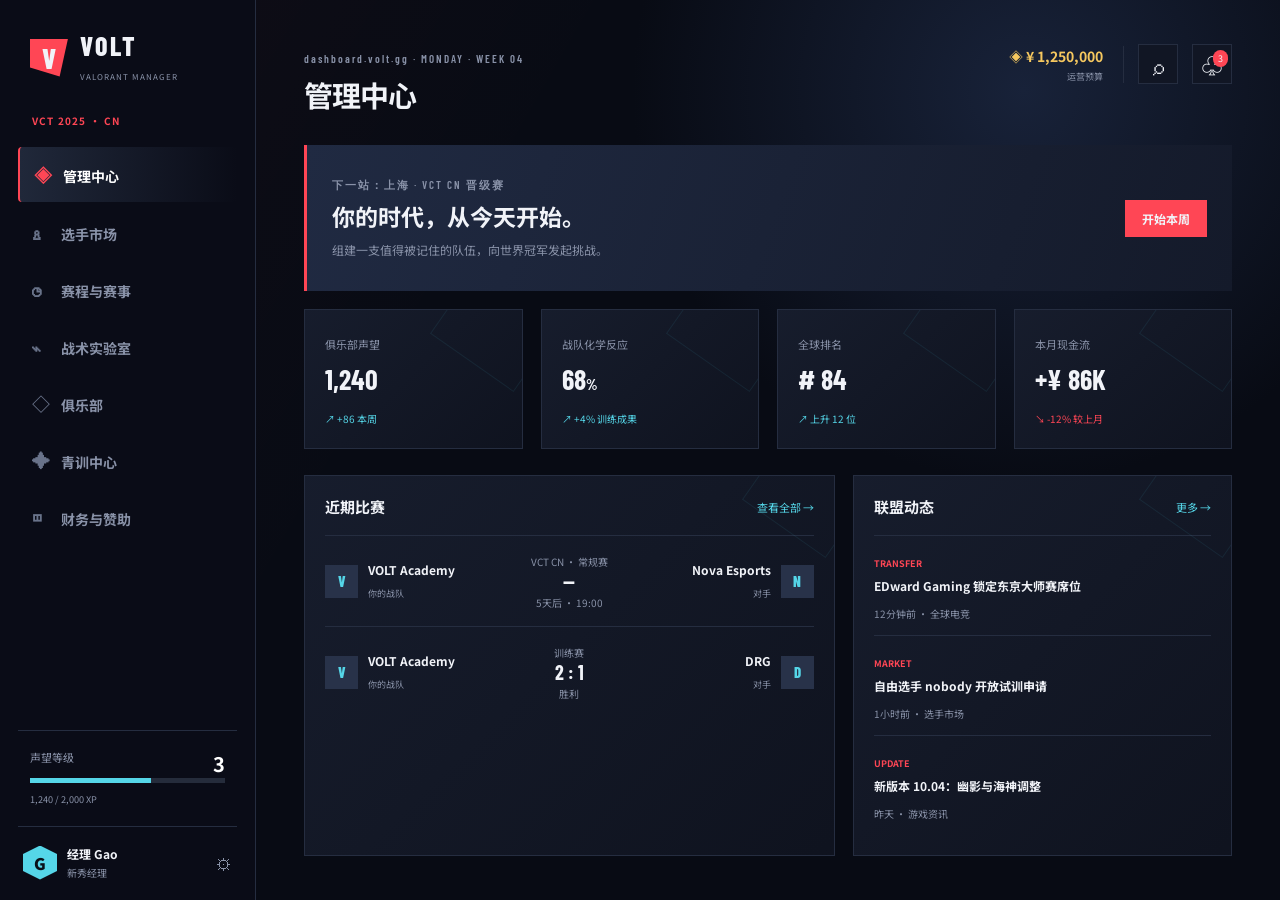
==== academy/index.html @ a0c5bce7 "Use English page URL paths" ====
<!doctype html>
<html lang="zh-CN">
<head><meta charset="UTF-8"><meta name="viewport" content="width=device-width,initial-scale=1"><meta name="theme-color" content="#080b14"><title>VOLT // 无畏经理人</title><link rel="preconnect" href="https://fonts.googleapis.com"><link href="https://fonts.googleapis.com/css2?family=Barlow+Condensed:wght@500;600;700;800&family=Noto+Sans+SC:wght@400;500;700;900&display=swap" rel="stylesheet"><link rel="stylesheet" href="../style.css"></head>
<body><div class="app-shell"><aside class="sidebar"><div class="brand"><div class="brand-mark">V</div><div><b>VOLT</b><span>VALORANT MANAGER</span></div></div><div class="season">VCT 2025 · CN</div><nav id="nav"><button class="active" data-page="dashboard"><i>◈</i> 管理中心</button><button data-page="roster"><i>♙</i> 选手市场</button><button data-page="schedule"><i>◷</i> 赛程与赛事</button><button data-page="tactics"><i>⌁</i> 战术实验室</button><button data-page="club"><i>◇</i> 俱乐部</button><button data-page="academy"><i>✦</i> 青训中心</button><button data-page="finance"><i>◫</i> 财务与赞助</button></nav><div class="side-bottom"><div class="rep"><span>声望等级</span><strong>3</strong><div class="bar"><em></em></div><small>1,240 / 2,000 XP</small></div><div class="user"><div class="avatar">G</div><div><b>经理 Gao</b><small>新秀经理</small></div><span>⚙</span></div></div></aside><main><header><div><span class="eyebrow" id="page-domain">dashboard.volt.gg · MONDAY · WEEK 04</span><h1 id="page-title">管理中心</h1></div><div class="top-actions"><div class="cash">◈ <b id="money">¥ 1,250,000</b><small>运营预算</small></div><button class="icon-btn">⌕</button><button class="notify">♧<sup>3</sup></button></div></header><div id="page" class="content"></div></main></div><div id="toast" class="toast"></div><script src="../app.js"></script></body></html>
---- style.css ----
*{box-sizing:border-box} :root{--bg:#080b14;--panel:#111624;--panel2:#171d2d;--line:#252d40;--text:#f1f3f8;--muted:#8992a8;--red:#ff4655;--cyan:#55d6e8;--yellow:#f6c85f}body{margin:0;background:var(--bg);color:var(--text);font-family:'Noto Sans SC',sans-serif;background-image:linear-gradient(120deg,rgba(255,70,85,.035),transparent 35%),radial-gradient(circle at 80% 10%,#182239 0,transparent 30%)}button{font:inherit;color:inherit;border:0;cursor:pointer}.app-shell{display:flex;min-height:100vh}.sidebar{width:256px;border-right:1px solid var(--line);background:rgba(10,13,23,.92);padding:30px 18px 20px;display:flex;flex-direction:column}.brand{display:flex;gap:12px;align-items:center;padding:0 12px 28px}.brand-mark{width:38px;height:38px;background:var(--red);clip-path:polygon(0 0,100% 0,78% 100%,0 76%);font:800 28px 'Barlow Condensed';display:grid;place-items:center}.brand b{display:block;font:800 26px 'Barlow Condensed';letter-spacing:3px}.brand span{font-size:8px;letter-spacing:1px;color:var(--muted)}.season{font-size:10px;color:var(--red);font-weight:700;letter-spacing:1.2px;padding:0 14px 16px}nav button{display:block;width:100%;text-align:left;background:transparent;color:var(--muted);padding:14px;border-radius:4px;margin:3px 0;font-weight:700;font-size:14px}nav button i{font-style:normal;width:26px;display:inline-block;color:#69738a;font-size:18px}nav button.active,nav button:hover{color:white;background:linear-gradient(90deg,#20283a,transparent)}nav button.active{border-left:2px solid var(--red)}nav button.active i{color:var(--red)}.side-bottom{margin-top:auto}.rep{border-top:1px solid var(--line);padding:18px 12px 20px;color:var(--muted);font-size:11px}.rep strong{float:right;color:white;font-size:20px}.bar{height:5px;background:#252c3b;margin:13px 0 7px}.bar em{display:block;width:62%;height:100%;background:var(--cyan)}.user{border-top:1px solid var(--line);padding:18px 5px 0;display:flex;gap:10px;align-items:center}.avatar{width:34px;height:34px;background:var(--cyan);color:#091018;font-weight:900;display:grid;place-items:center;clip-path:polygon(50% 0,100% 25%,100% 75%,50% 100%,0 75%,0 25%)}.user b{display:block;font-size:12px}.user small{display:block;color:var(--muted);font-size:10px;margin-top:3px}.user>span{margin-left:auto;color:var(--muted)}main{flex:1;max-width:1400px;margin:auto;padding:32px 48px}header{display:flex;justify-content:space-between;align-items:flex-start;margin-bottom:30px}.eyebrow{font:600 11px 'Barlow Condensed';letter-spacing:2px;color:var(--muted)}h1{font-size:29px;margin:5px 0 0;letter-spacing:-1px}.top-actions{display:flex;align-items:center;gap:14px}.cash{border-right:1px solid var(--line);padding-right:20px;color:var(--yellow);font-size:14px}.cash small{display:block;color:var(--muted);font-size:9px;text-align:right;margin-top:3px}.icon-btn,.notify{background:var(--panel);width:40px;height:40px;border:1px solid var(--line);font-size:22px}.notify{position:relative}.notify sup{position:absolute;background:var(--red);font-size:9px;border-radius:10px;padding:2px 5px;top:5px;right:3px}.grid{display:grid;gap:18px}.stats{grid-template-columns:repeat(4,1fr);margin-bottom:26px}.card{background:linear-gradient(135deg,rgba(23,29,45,.98),rgba(15,19,31,.98));border:1px solid var(--line);padding:20px;position:relative;overflow:hidden}.card:after{content:'';position:absolute;width:100px;height:100px;border:1px solid rgba(85,214,232,.08);transform:rotate(35deg);right:-30px;top:-40px}.stat-label{font-size:11px;color:var(--muted)}.stat-value{font:700 28px 'Barlow Condensed';margin:8px 0}.trend{font-size:10px;color:var(--cyan)}.trend.down{color:var(--red)}.columns{grid-template-columns:1.4fr 1fr}.card-head{display:flex;justify-content:space-between;align-items:center;margin-bottom:18px}.card-head h2{font-size:15px;margin:0}.card-head a{font-size:11px;color:var(--cyan);cursor:pointer}.match{display:flex;align-items:center;justify-content:space-between;border-top:1px solid var(--line);padding:16px 0}.match:first-of-type{border:0}.team{display:flex;gap:10px;align-items:center;width:145px}.team.right{justify-content:flex-end;text-align:right}.logo{width:33px;height:33px;background:#283249;display:grid;place-items:center;font:800 15px 'Barlow Condensed';color:var(--cyan)}.team b{font-size:12px;display:block}.team small{color:var(--muted);font-size:9px}.score{text-align:center;font:700 20px 'Barlow Condensed'}.score small{display:block;color:var(--muted);font:10px 'Noto Sans SC';margin-top:2px}.news{padding:12px 0;border-top:1px solid var(--line)}.news:first-of-type{border:0}.tag{font-size:9px;color:var(--red);font-weight:bold}.news b{display:block;font-size:12px;margin:5px 0}.news small{color:var(--muted);font-size:10px}.hero{background:linear-gradient(110deg,#202a42,#141a2a);padding:25px;display:flex;justify-content:space-between;align-items:center;margin-bottom:18px;border-left:3px solid var(--red)}.hero h2{margin:5px 0;font-size:23px}.hero p{color:var(--muted);font-size:12px;margin:8px 0}.btn{background:var(--red);padding:10px 17px;font-weight:700;font-size:12px}.btn.alt{background:#253147}.tabs{display:flex;gap:8px;margin-bottom:18px}.tabs button{background:var(--panel);padding:9px 15px;color:var(--muted);font-size:12px}.tabs button.active{background:var(--red);color:white}.player-grid{grid-template-columns:repeat(3,1fr)}.player{padding:16px}.player-top{display:flex;gap:13px}.portrait{width:54px;height:54px;background:linear-gradient(135deg,#374867,#161d30);display:grid;place-items:center;font:800 24px 'Barlow Condensed';color:#d8e5ff}.player h3{margin:0;font-size:14px}.player small{color:var(--muted);font-size:10px}.role{color:var(--cyan);font-size:10px;margin-top:6px}.player-foot{display:flex;justify-content:space-between;margin-top:16px;padding-top:12px;border-top:1px solid var(--line);font-size:11px}.player-foot span{color:var(--yellow)}.schedule-row{display:grid;grid-template-columns:100px 1fr 140px 90px;align-items:center;border-top:1px solid var(--line);padding:16px 10px;font-size:12px}.schedule-row small,.muted{color:var(--muted)}.badge{padding:4px 8px;background:#24354b;color:var(--cyan);font-size:10px}.wide{grid-column:1/-1}.tactic{display:flex;justify-content:space-between;border-top:1px solid var(--line);padding:15px 0}.tactic b{font-size:13px}.tactic small{display:block;color:var(--muted);font-size:10px;margin-top:4px}.switch{width:38px;height:20px;border-radius:12px;background:#354258;padding:3px}.switch.on{background:var(--cyan)}.switch:after{content:'';display:block;width:14px;height:14px;border-radius:50%;background:white;transition:.2s}.switch.on:after{margin-left:18px}.toast{position:fixed;right:30px;bottom:30px;background:#eafaff;color:#101724;padding:12px 18px;font-size:12px;font-weight:700;transform:translateY(100px);transition:.3s;box-shadow:0 5px 25px #0008}.toast.show{transform:none}@media(max-width:850px){.sidebar{width:65px;padding:20px 8px}.brand{padding:0 5px 25px}.brand>div:last-child,.season,nav button:not(.active)::after,nav button{font-size:0}.brand-mark{margin:auto}.side-bottom{display:none}nav button{text-align:center;padding:14px 0}nav button i{font-size:20px}main{padding:24px 18px}.stats{grid-template-columns:repeat(2,1fr)}.columns,.player-grid{grid-template-columns:1fr}.schedule-row{grid-template-columns:75px 1fr 70px}.schedule-row span:last-child{display:none}}
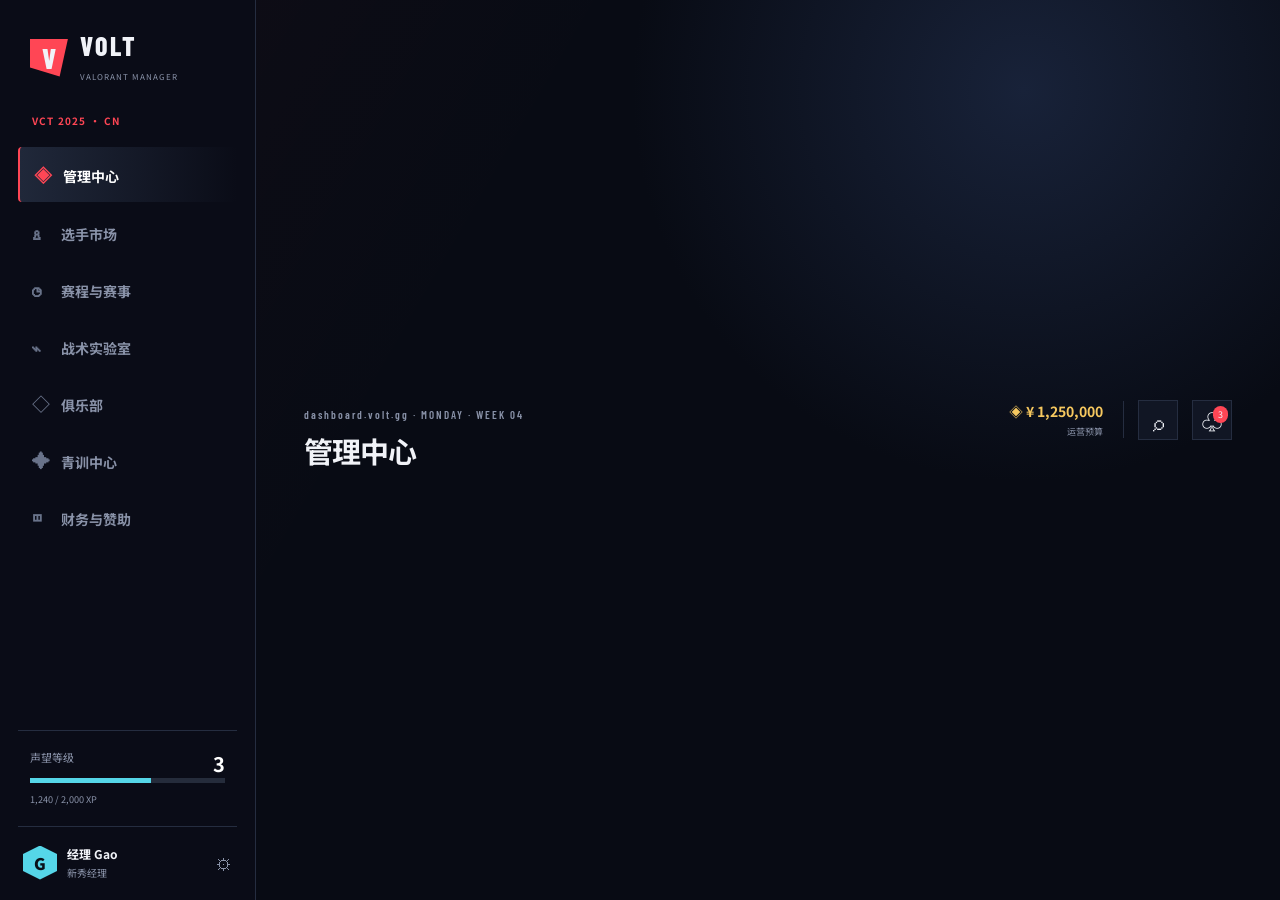
==== commit d271872a: "Bust stale Pages JavaScript cache" ====
--- a/academy/index.html
+++ b/academy/index.html
@@ -1,4 +1,4 @@
 <!doctype html>
 <html lang="zh-CN">
 <head><meta charset="UTF-8"><meta name="viewport" content="width=device-width,initial-scale=1"><meta name="theme-color" content="#080b14"><title>VOLT // 无畏经理人</title><link rel="preconnect" href="https://fonts.googleapis.com"><link href="https://fonts.googleapis.com/css2?family=Barlow+Condensed:wght@500;600;700;800&family=Noto+Sans+SC:wght@400;500;700;900&display=swap" rel="stylesheet"><link rel="stylesheet" href="../style.css"></head>
-<body><div class="app-shell"><aside class="sidebar"><div class="brand"><div class="brand-mark">V</div><div><b>VOLT</b><span>VALORANT MANAGER</span></div></div><div class="season">VCT 2025 · CN</div><nav id="nav"><button class="active" data-page="dashboard"><i>◈</i> 管理中心</button><button data-page="roster"><i>♙</i> 选手市场</button><button data-page="schedule"><i>◷</i> 赛程与赛事</button><button data-page="tactics"><i>⌁</i> 战术实验室</button><button data-page="club"><i>◇</i> 俱乐部</button><button data-page="academy"><i>✦</i> 青训中心</button><button data-page="finance"><i>◫</i> 财务与赞助</button></nav><div class="side-bottom"><div class="rep"><span>声望等级</span><strong>3</strong><div class="bar"><em></em></div><small>1,240 / 2,000 XP</small></div><div class="user"><div class="avatar">G</div><div><b>经理 Gao</b><small>新秀经理</small></div><span>⚙</span></div></div></aside><main><header><div><span class="eyebrow" id="page-domain">dashboard.volt.gg · MONDAY · WEEK 04</span><h1 id="page-title">管理中心</h1></div><div class="top-actions"><div class="cash">◈ <b id="money">¥ 1,250,000</b><small>运营预算</small></div><button class="icon-btn">⌕</button><button class="notify">♧<sup>3</sup></button></div></header><div id="page" class="content"></div></main></div><div id="toast" class="toast"></div><script src="../app.js"></script></body></html>+<body><div class="app-shell"><aside class="sidebar"><div class="brand"><div class="brand-mark">V</div><div><b>VOLT</b><span>VALORANT MANAGER</span></div></div><div class="season">VCT 2025 · CN</div><nav id="nav"><button class="active" data-page="dashboard"><i>◈</i> 管理中心</button><button data-page="roster"><i>♙</i> 选手市场</button><button data-page="schedule"><i>◷</i> 赛程与赛事</button><button data-page="tactics"><i>⌁</i> 战术实验室</button><button data-page="club"><i>◇</i> 俱乐部</button><button data-page="academy"><i>✦</i> 青训中心</button><button data-page="finance"><i>◫</i> 财务与赞助</button></nav><div class="side-bottom"><div class="rep"><span>声望等级</span><strong>3</strong><div class="bar"><em></em></div><small>1,240 / 2,000 XP</small></div><div class="user"><div class="avatar">G</div><div><b>经理 Gao</b><small>新秀经理</small></div><span>⚙</span></div></div></aside><main><header><div><span class="eyebrow" id="page-domain">dashboard.volt.gg · MONDAY · WEEK 04</span><h1 id="page-title">管理中心</h1></div><div class="top-actions"><div class="cash">◈ <b id="money">¥ 1,250,000</b><small>运营预算</small></div><button class="icon-btn">⌕</button><button class="notify">♧<sup>3</sup></button></div></header><div id="page" class="content"></div></main></div><div id="toast" class="toast"></div><script src="../app.js?v=912bef2"></script></body></html>
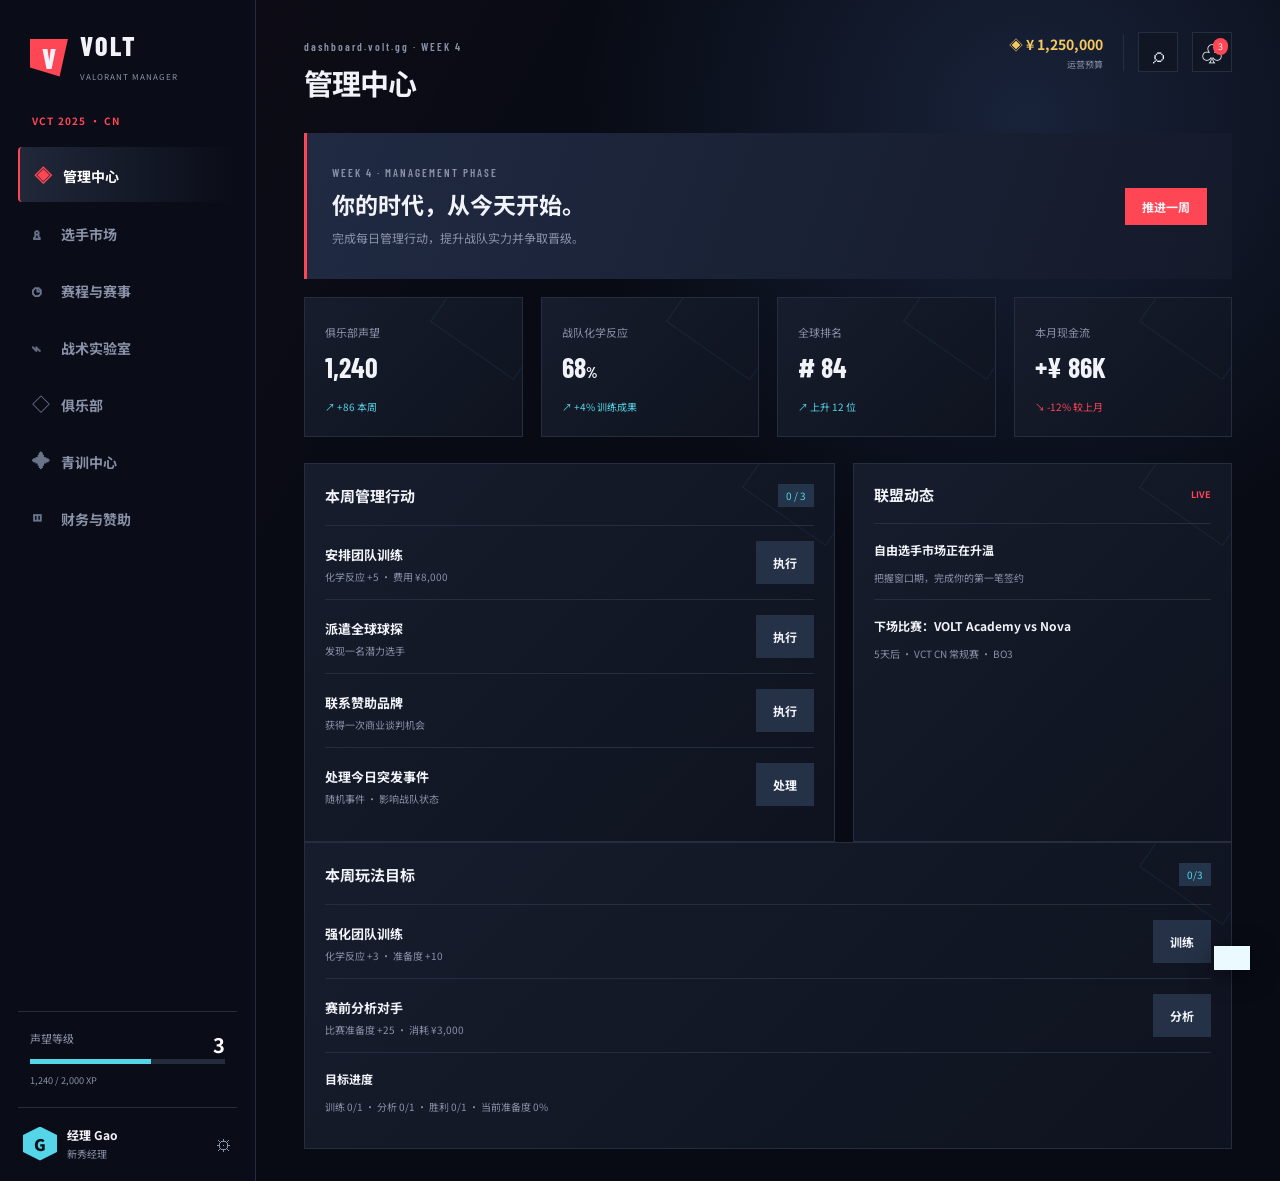
==== commit 69acafb8: "Add global Masters and Champions events" ====
--- a/academy/index.html
+++ b/academy/index.html
@@ -1,4 +1,4 @@
 <!doctype html>
 <html lang="zh-CN">
 <head><meta charset="UTF-8"><meta name="viewport" content="width=device-width,initial-scale=1"><meta name="theme-color" content="#080b14"><title>VOLT // 无畏经理人</title><link rel="preconnect" href="https://fonts.googleapis.com"><link href="https://fonts.googleapis.com/css2?family=Barlow+Condensed:wght@500;600;700;800&family=Noto+Sans+SC:wght@400;500;700;900&display=swap" rel="stylesheet"><link rel="stylesheet" href="../style.css"></head>
-<body><div class="app-shell"><aside class="sidebar"><div class="brand"><div class="brand-mark">V</div><div><b>VOLT</b><span>VALORANT MANAGER</span></div></div><div class="season">VCT 2025 · CN</div><nav id="nav"><button class="active" data-page="dashboard"><i>◈</i> 管理中心</button><button data-page="roster"><i>♙</i> 选手市场</button><button data-page="schedule"><i>◷</i> 赛程与赛事</button><button data-page="tactics"><i>⌁</i> 战术实验室</button><button data-page="club"><i>◇</i> 俱乐部</button><button data-page="academy"><i>✦</i> 青训中心</button><button data-page="finance"><i>◫</i> 财务与赞助</button></nav><div class="side-bottom"><div class="rep"><span>声望等级</span><strong>3</strong><div class="bar"><em></em></div><small>1,240 / 2,000 XP</small></div><div class="user"><div class="avatar">G</div><div><b>经理 Gao</b><small>新秀经理</small></div><span>⚙</span></div></div></aside><main><header><div><span class="eyebrow" id="page-domain">dashboard.volt.gg · MONDAY · WEEK 04</span><h1 id="page-title">管理中心</h1></div><div class="top-actions"><div class="cash">◈ <b id="money">¥ 1,250,000</b><small>运营预算</small></div><button class="icon-btn">⌕</button><button class="notify">♧<sup>3</sup></button></div></header><div id="page" class="content"></div></main></div><div id="toast" class="toast"></div><script src="../app.js?v=912bef2"></script></body></html>+<body><div class="app-shell"><aside class="sidebar"><div class="brand"><div class="brand-mark">V</div><div><b>VOLT</b><span>VALORANT MANAGER</span></div></div><div class="season">VCT 2025 · CN</div><nav id="nav"><button class="active" data-page="dashboard"><i>◈</i> 管理中心</button><button data-page="roster"><i>♙</i> 选手市场</button><button data-page="schedule"><i>◷</i> 赛程与赛事</button><button data-page="tactics"><i>⌁</i> 战术实验室</button><button data-page="club"><i>◇</i> 俱乐部</button><button data-page="academy"><i>✦</i> 青训中心</button><button data-page="finance"><i>◫</i> 财务与赞助</button></nav><div class="side-bottom"><div class="rep"><span>声望等级</span><strong>3</strong><div class="bar"><em></em></div><small>1,240 / 2,000 XP</small></div><div class="user"><div class="avatar">G</div><div><b>经理 Gao</b><small>新秀经理</small></div><span>⚙</span></div></div></aside><main><header><div><span class="eyebrow" id="page-domain">dashboard.volt.gg · MONDAY · WEEK 04</span><h1 id="page-title">管理中心</h1></div><div class="top-actions"><div class="cash">◈ <b id="money">¥ 1,250,000</b><small>运营预算</small></div><button class="icon-btn">⌕</button><button class="notify">♧<sup>3</sup></button></div></header><div id="page" class="content"></div></main></div><div id="toast" class="toast"></div><script src="../app.js?v=global2025"></script></body></html>
--- a/style.css
+++ b/style.css
@@ -1 +1,13 @@
 *{box-sizing:border-box} :root{--bg:#080b14;--panel:#111624;--panel2:#171d2d;--line:#252d40;--text:#f1f3f8;--muted:#8992a8;--red:#ff4655;--cyan:#55d6e8;--yellow:#f6c85f}body{margin:0;background:var(--bg);color:var(--text);font-family:'Noto Sans SC',sans-serif;background-image:linear-gradient(120deg,rgba(255,70,85,.035),transparent 35%),radial-gradient(circle at 80% 10%,#182239 0,transparent 30%)}button{font:inherit;color:inherit;border:0;cursor:pointer}.app-shell{display:flex;min-height:100vh}.sidebar{width:256px;border-right:1px solid var(--line);background:rgba(10,13,23,.92);padding:30px 18px 20px;display:flex;flex-direction:column}.brand{display:flex;gap:12px;align-items:center;padding:0 12px 28px}.brand-mark{width:38px;height:38px;background:var(--red);clip-path:polygon(0 0,100% 0,78% 100%,0 76%);font:800 28px 'Barlow Condensed';display:grid;place-items:center}.brand b{display:block;font:800 26px 'Barlow Condensed';letter-spacing:3px}.brand span{font-size:8px;letter-spacing:1px;color:var(--muted)}.season{font-size:10px;color:var(--red);font-weight:700;letter-spacing:1.2px;padding:0 14px 16px}nav button{display:block;width:100%;text-align:left;background:transparent;color:var(--muted);padding:14px;border-radius:4px;margin:3px 0;font-weight:700;font-size:14px}nav button i{font-style:normal;width:26px;display:inline-block;color:#69738a;font-size:18px}nav button.active,nav button:hover{color:white;background:linear-gradient(90deg,#20283a,transparent)}nav button.active{border-left:2px solid var(--red)}nav button.active i{color:var(--red)}.side-bottom{margin-top:auto}.rep{border-top:1px solid var(--line);padding:18px 12px 20px;color:var(--muted);font-size:11px}.rep strong{float:right;color:white;font-size:20px}.bar{height:5px;background:#252c3b;margin:13px 0 7px}.bar em{display:block;width:62%;height:100%;background:var(--cyan)}.user{border-top:1px solid var(--line);padding:18px 5px 0;display:flex;gap:10px;align-items:center}.avatar{width:34px;height:34px;background:var(--cyan);color:#091018;font-weight:900;display:grid;place-items:center;clip-path:polygon(50% 0,100% 25%,100% 75%,50% 100%,0 75%,0 25%)}.user b{display:block;font-size:12px}.user small{display:block;color:var(--muted);font-size:10px;margin-top:3px}.user>span{margin-left:auto;color:var(--muted)}main{flex:1;max-width:1400px;margin:auto;padding:32px 48px}header{display:flex;justify-content:space-between;align-items:flex-start;margin-bottom:30px}.eyebrow{font:600 11px 'Barlow Condensed';letter-spacing:2px;color:var(--muted)}h1{font-size:29px;margin:5px 0 0;letter-spacing:-1px}.top-actions{display:flex;align-items:center;gap:14px}.cash{border-right:1px solid var(--line);padding-right:20px;color:var(--yellow);font-size:14px}.cash small{display:block;color:var(--muted);font-size:9px;text-align:right;margin-top:3px}.icon-btn,.notify{background:var(--panel);width:40px;height:40px;border:1px solid var(--line);font-size:22px}.notify{position:relative}.notify sup{position:absolute;background:var(--red);font-size:9px;border-radius:10px;padding:2px 5px;top:5px;right:3px}.grid{display:grid;gap:18px}.stats{grid-template-columns:repeat(4,1fr);margin-bottom:26px}.card{background:linear-gradient(135deg,rgba(23,29,45,.98),rgba(15,19,31,.98));border:1px solid var(--line);padding:20px;position:relative;overflow:hidden}.card:after{content:'';position:absolute;width:100px;height:100px;border:1px solid rgba(85,214,232,.08);transform:rotate(35deg);right:-30px;top:-40px}.stat-label{font-size:11px;color:var(--muted)}.stat-value{font:700 28px 'Barlow Condensed';margin:8px 0}.trend{font-size:10px;color:var(--cyan)}.trend.down{color:var(--red)}.columns{grid-template-columns:1.4fr 1fr}.card-head{display:flex;justify-content:space-between;align-items:center;margin-bottom:18px}.card-head h2{font-size:15px;margin:0}.card-head a{font-size:11px;color:var(--cyan);cursor:pointer}.match{display:flex;align-items:center;justify-content:space-between;border-top:1px solid var(--line);padding:16px 0}.match:first-of-type{border:0}.team{display:flex;gap:10px;align-items:center;width:145px}.team.right{justify-content:flex-end;text-align:right}.logo{width:33px;height:33px;background:#283249;display:grid;place-items:center;font:800 15px 'Barlow Condensed';color:var(--cyan)}.team b{font-size:12px;display:block}.team small{color:var(--muted);font-size:9px}.score{text-align:center;font:700 20px 'Barlow Condensed'}.score small{display:block;color:var(--muted);font:10px 'Noto Sans SC';margin-top:2px}.news{padding:12px 0;border-top:1px solid var(--line)}.news:first-of-type{border:0}.tag{font-size:9px;color:var(--red);font-weight:bold}.news b{display:block;font-size:12px;margin:5px 0}.news small{color:var(--muted);font-size:10px}.hero{background:linear-gradient(110deg,#202a42,#141a2a);padding:25px;display:flex;justify-content:space-between;align-items:center;margin-bottom:18px;border-left:3px solid var(--red)}.hero h2{margin:5px 0;font-size:23px}.hero p{color:var(--muted);font-size:12px;margin:8px 0}.btn{background:var(--red);padding:10px 17px;font-weight:700;font-size:12px}.btn.alt{background:#253147}.tabs{display:flex;gap:8px;margin-bottom:18px}.tabs button{background:var(--panel);padding:9px 15px;color:var(--muted);font-size:12px}.tabs button.active{background:var(--red);color:white}.player-grid{grid-template-columns:repeat(3,1fr)}.player{padding:16px}.player-top{display:flex;gap:13px}.portrait{width:54px;height:54px;background:linear-gradient(135deg,#374867,#161d30);display:grid;place-items:center;font:800 24px 'Barlow Condensed';color:#d8e5ff}.player h3{margin:0;font-size:14px}.player small{color:var(--muted);font-size:10px}.role{color:var(--cyan);font-size:10px;margin-top:6px}.player-foot{display:flex;justify-content:space-between;margin-top:16px;padding-top:12px;border-top:1px solid var(--line);font-size:11px}.player-foot span{color:var(--yellow)}.schedule-row{display:grid;grid-template-columns:100px 1fr 140px 90px;align-items:center;border-top:1px solid var(--line);padding:16px 10px;font-size:12px}.schedule-row small,.muted{color:var(--muted)}.badge{padding:4px 8px;background:#24354b;color:var(--cyan);font-size:10px}.wide{grid-column:1/-1}.tactic{display:flex;justify-content:space-between;border-top:1px solid var(--line);padding:15px 0}.tactic b{font-size:13px}.tactic small{display:block;color:var(--muted);font-size:10px;margin-top:4px}.switch{width:38px;height:20px;border-radius:12px;background:#354258;padding:3px}.switch.on{background:var(--cyan)}.switch:after{content:'';display:block;width:14px;height:14px;border-radius:50%;background:white;transition:.2s}.switch.on:after{margin-left:18px}.toast{position:fixed;right:30px;bottom:30px;background:#eafaff;color:#101724;padding:12px 18px;font-size:12px;font-weight:700;transform:translateY(100px);transition:.3s;box-shadow:0 5px 25px #0008}.toast.show{transform:none}@media(max-width:850px){.sidebar{width:65px;padding:20px 8px}.brand{padding:0 5px 25px}.brand>div:last-child,.season,nav button:not(.active)::after,nav button{font-size:0}.brand-mark{margin:auto}.side-bottom{display:none}nav button{text-align:center;padding:14px 0}nav button i{font-size:20px}main{padding:24px 18px}.stats{grid-template-columns:repeat(2,1fr)}.columns,.player-grid{grid-template-columns:1fr}.schedule-row{grid-template-columns:75px 1fr 70px}.schedule-row span:last-child{display:none}}
+.inbox-layer{position:fixed;z-index:50;right:28px;top:76px;width:390px;max-width:calc(100vw - 32px);background:#111827;border:1px solid #34405a;box-shadow:0 18px 60px #0009;border-radius:14px;padding:18px;color:#eef2ff}.inbox-head{display:flex;align-items:center;gap:10px;border-bottom:1px solid #29344b;padding-bottom:12px}.inbox-head h2{margin:0;flex:1}.close-inbox{background:none;border:0;color:#9aa7c1;font-size:26px;cursor:pointer}.inbox-count{font-size:12px;color:#9aa7c1;padding:12px 0}.message-item{width:100%;display:flex;text-align:left;gap:10px;padding:12px 4px;background:none;border:0;border-bottom:1px solid #202b40;color:#eef2ff;cursor:pointer}.message-item:hover{background:#19233a}.message-item.read{opacity:.55}.message-dot{width:7px;height:7px;background:#ef465f;border-radius:50%;margin-top:6px;flex:none}.message-item.read .message-dot{background:#58657e}.message-item div{display:grid;gap:4px}.message-item small,.message-item em{color:#9aa7c1;font-style:normal;font-size:12px}.message-item b{font-size:14px}
+.match-layer{width:520px;right:50%;top:50%;transform:translate(50%,-50%);max-height:90vh;overflow:auto}.match-scoreboard{display:flex;justify-content:space-between;align-items:center;padding:24px 8px;font-size:14px}.match-scoreboard strong{font-size:34px;color:#ff4655}
+.portrait.mini{width:32px;height:32px;font-size:14px;display:flex;align-items:center;justify-content:center;flex:none}
+.portrait.mini{width:32px;height:32px;font-size:14px;display:flex;align-items:center;justify-content:center;flex:none}
+.portrait.mini{width:32px;height:32px;font-size:14px;display:flex;align-items:center;justify-content:center;flex:none}
+.player{position:relative}.potential{margin-left:auto;color:#ffd166;font-weight:900;font-size:18px}.player-data{display:grid;grid-template-columns:repeat(4,1fr);gap:7px;margin:14px 0;padding:10px 0;border-top:1px solid #29344b;border-bottom:1px solid #29344b}.player-data span{font-size:10px;color:#8f9bb5}.player-data b{display:block;color:#eaf0ff;font-size:13px;margin-top:2px}.player-foot{display:flex;align-items:center;justify-content:space-between}
+.event-tabs{display:flex;gap:8px;margin:18px 0}.event-tabs button{background:#151d2d;border:1px solid #2d3a55;color:#9eabc4;padding:10px 18px;border-radius:6px;cursor:pointer}.event-tabs button.active{background:#ff4655;color:#fff;border-color:#ff4655}.event-meta,.stand-head,.stand-row{display:grid;grid-template-columns:repeat(4,1fr);gap:12px;padding:12px 0;color:#9eabc4}.stand-head{font-size:11px;border-bottom:1px solid #2d3a55}.stand-row{grid-template-columns:2fr 1fr 1fr;border-bottom:1px solid #202b40;color:#eaf0ff}.stand-row strong{color:#ffcc66}.bracket{grid-template-columns:1fr 1fr}.bracket-match{padding:18px 12px;margin:12px 0;background:#101827;border-left:3px solid #ff4655;display:flex;justify-content:space-between;gap:12px}
+.event-tabs{display:flex;gap:8px;margin:18px 0}.event-tabs button{background:#151d2d;border:1px solid #2d3a55;color:#9eabc4;padding:10px 18px;border-radius:6px;cursor:pointer}.event-tabs button.active{background:#ff4655;color:#fff;border-color:#ff4655}.event-meta,.stand-head,.stand-row{display:grid;grid-template-columns:repeat(4,1fr);gap:12px;padding:12px 0;color:#9eabc4}.stand-head{font-size:11px;border-bottom:1px solid #2d3a55}.stand-row{grid-template-columns:2fr 1fr 1fr;border-bottom:1px solid #202b40;color:#eaf0ff}.stand-row strong{color:#ffcc66}.bracket{grid-template-columns:1fr 1fr}.bracket-match{padding:18px 12px;margin:12px 0;background:#101827;border-left:3px solid #ff4655;display:flex;justify-content:space-between;gap:12px}
+.global-events{border-color:rgba(255,185,72,.35)}
+.global-fixture{border-left:2px solid #ffb848}
+.global-fixture em{color:#ffcf78}
+.event-meta{display:flex;gap:12px;flex-wrap:wrap;margin:10px 0 16px;color:#9aa6b8;font-size:12px}
